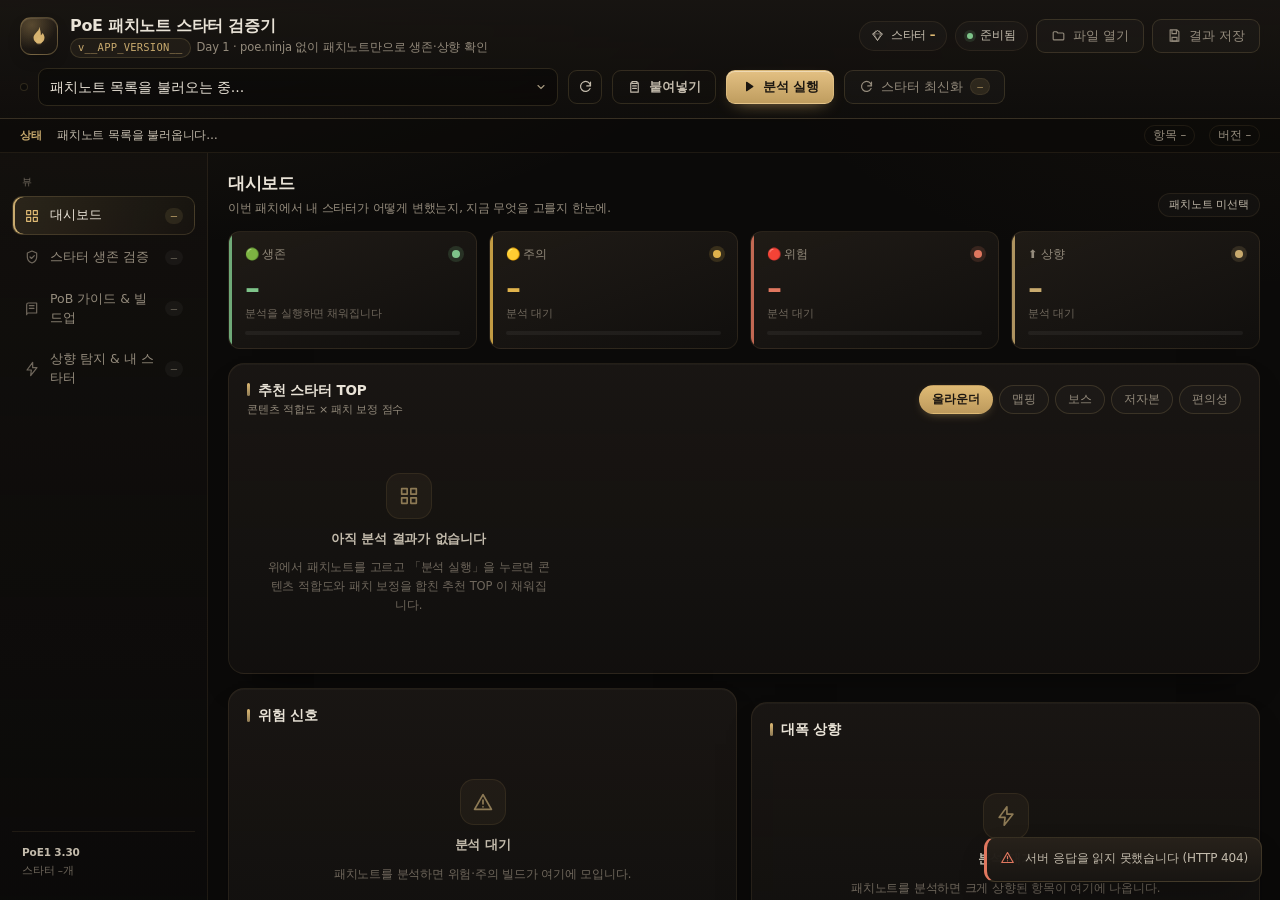
==== poe_checker/data/web/index.html @ 7bd63154 "v1.3.0: 다크 골드 웹 대시보드로 UI 전면 개편 - tkinter 화면을 내장 로컬 HTTP 서버(webapp.py) + pywebview 전용 창으로 교체 - 4개 뷰 대" ====
<!DOCTYPE html>
<html lang="ko">
<head>
<meta charset="utf-8">
<meta name="viewport" content="width=device-width, initial-scale=1">
<title>PoE 패치노트 스타터 검증기</title>
<link rel="icon" href="favicon.svg">
<link rel="stylesheet" href="styles.css">
</head>
<body>
<svg class="sprite" aria-hidden="true" style="position:absolute;width:0;height:0;overflow:hidden">
  <symbol id="i-flame" viewBox="0 0 24 24"><path fill="currentColor" d="M12 2c.6 3.2-1.4 4.6-2.9 6.1C7.4 9.9 6 11.6 6 14a6 6 0 0 0 12 0c0-2.1-.9-3.8-2.1-5.2-.4 1.1-1 1.9-1.9 2.4.3-2.9-.7-6.2-2-9.2Z" opacity=".95"/><path fill="currentColor" d="M12 21a3.4 3.4 0 0 1-3.4-3.4c0-1.4.7-2.4 1.7-3.4.6-.6 1.1-1.2 1.4-2 .9 1.1 3.7 3.1 3.7 5.4A3.4 3.4 0 0 1 12 21Z" opacity=".55"/></symbol>
  <symbol id="i-grid" viewBox="0 0 24 24"><path fill="none" stroke="currentColor" stroke-width="1.8" stroke-linejoin="round" d="M4 4h6v6H4zM14 4h6v6h-6zM4 14h6v6H4zM14 14h6v6h-6z"/></symbol>
  <symbol id="i-shield" viewBox="0 0 24 24"><path fill="none" stroke="currentColor" stroke-width="1.8" stroke-linejoin="round" d="M12 3l7 3v6c0 4.2-2.9 7.4-7 9-4.1-1.6-7-4.8-7-9V6l7-3Z"/><path fill="none" stroke="currentColor" stroke-width="1.8" stroke-linecap="round" stroke-linejoin="round" d="M9 12l2.2 2.2L15.5 10"/></symbol>
  <symbol id="i-book" viewBox="0 0 24 24"><path fill="none" stroke="currentColor" stroke-width="1.8" stroke-linejoin="round" d="M4 5.5A2.5 2.5 0 0 1 6.5 3H19v15H6.5A2.5 2.5 0 0 0 4 20.5V5.5Z"/><path fill="none" stroke="currentColor" stroke-width="1.8" stroke-linecap="round" d="M8 7h7M8 11h7"/></symbol>
  <symbol id="i-bolt" viewBox="0 0 24 24"><path fill="none" stroke="currentColor" stroke-width="1.8" stroke-linejoin="round" d="M13 2 4.5 13.5H11l-1 8.5L19.5 10H13l0-8Z"/></symbol>
  <symbol id="i-refresh" viewBox="0 0 24 24"><path fill="none" stroke="currentColor" stroke-width="1.9" stroke-linecap="round" stroke-linejoin="round" d="M20 11a8 8 0 1 0-.7 4.3M20 5v6h-6"/></symbol>
  <symbol id="i-play" viewBox="0 0 24 24"><path fill="currentColor" d="M8 5.2v13.6c0 .8.9 1.2 1.5.8l10-6.8c.6-.4.6-1.2 0-1.6l-10-6.8C8.9 4 8 4.4 8 5.2Z"/></symbol>
  <symbol id="i-folder" viewBox="0 0 24 24"><path fill="none" stroke="currentColor" stroke-width="1.8" stroke-linejoin="round" d="M3.5 7.5A1.5 1.5 0 0 1 5 6h4l2 2h8a1.5 1.5 0 0 1 1.5 1.5v8A1.5 1.5 0 0 1 19 19H5a1.5 1.5 0 0 1-1.5-1.5v-10Z"/></symbol>
  <symbol id="i-save" viewBox="0 0 24 24"><path fill="none" stroke="currentColor" stroke-width="1.8" stroke-linejoin="round" d="M5 3h11l3 3v15H5V3Z"/><path fill="none" stroke="currentColor" stroke-width="1.8" d="M8 3v6h7V3M8 15h8v6H8z"/></symbol>
  <symbol id="i-copy" viewBox="0 0 24 24"><path fill="none" stroke="currentColor" stroke-width="1.8" stroke-linejoin="round" d="M9 9h10v12H9z"/><path fill="none" stroke="currentColor" stroke-width="1.8" stroke-linejoin="round" d="M15 9V3H5v12h4"/></symbol>
  <symbol id="i-external" viewBox="0 0 24 24"><path fill="none" stroke="currentColor" stroke-width="1.8" stroke-linecap="round" stroke-linejoin="round" d="M14 4h6v6M20 4l-9 9M18 14v5a1 1 0 0 1-1 1H5a1 1 0 0 1-1-1V7a1 1 0 0 1 1-1h5"/></symbol>
  <symbol id="i-search" viewBox="0 0 24 24"><circle cx="11" cy="11" r="6.5" fill="none" stroke="currentColor" stroke-width="1.9"/><path stroke="currentColor" stroke-width="1.9" stroke-linecap="round" d="m16 16 4.5 4.5"/></symbol>
  <symbol id="i-close" viewBox="0 0 24 24"><path stroke="currentColor" stroke-width="1.9" stroke-linecap="round" d="m6 6 12 12M18 6 6 18"/></symbol>
  <symbol id="i-plus" viewBox="0 0 24 24"><path stroke="currentColor" stroke-width="1.9" stroke-linecap="round" d="M12 5v14M5 12h14"/></symbol>
  <symbol id="i-trash" viewBox="0 0 24 24"><path fill="none" stroke="currentColor" stroke-width="1.7" stroke-linecap="round" stroke-linejoin="round" d="M4 7h16M9 7V4h6v3M6 7l1 13h10l1-13M10 11v6M14 11v6"/></symbol>
  <symbol id="i-check" viewBox="0 0 24 24"><path fill="none" stroke="currentColor" stroke-width="2.1" stroke-linecap="round" stroke-linejoin="round" d="m5 12.5 4.5 4.5L19 7"/></symbol>
  <symbol id="i-alert" viewBox="0 0 24 24"><path fill="none" stroke="currentColor" stroke-width="1.9" stroke-linecap="round" stroke-linejoin="round" d="M12 4 2.8 20h18.4L12 4Z"/><path stroke="currentColor" stroke-width="1.9" stroke-linecap="round" d="M12 10v4M12 17.2v.1"/></symbol>
  <symbol id="i-info" viewBox="0 0 24 24"><circle cx="12" cy="12" r="9" fill="none" stroke="currentColor" stroke-width="1.8"/><path stroke="currentColor" stroke-width="1.9" stroke-linecap="round" d="M12 11v6M12 7.6v.1"/></symbol>
  <symbol id="i-clipboard" viewBox="0 0 24 24"><path fill="none" stroke="currentColor" stroke-width="1.8" stroke-linejoin="round" d="M8 4h8v3H8zM6 6h2M16 6h2v15H6V6"/><path fill="none" stroke="currentColor" stroke-width="1.8" stroke-linecap="round" d="M9 11h6M9 15h6"/></symbol>
  <symbol id="i-diamond" viewBox="0 0 24 24"><path fill="none" stroke="currentColor" stroke-width="1.7" stroke-linejoin="round" d="M12 2.8 21 9l-9 12.2L3 9l9-6.2Z"/><path fill="none" stroke="currentColor" stroke-width="1.4" opacity=".6" d="M3 9h18M8.5 2.8 6 9l6 12.2M15.5 2.8 18 9l-6 12.2"/></symbol>
  <symbol id="i-chevron" viewBox="0 0 24 24"><path fill="none" stroke="currentColor" stroke-width="2" stroke-linecap="round" stroke-linejoin="round" d="m9 6 6 6-6 6"/></symbol>
</svg>

<div class="progress-line" id="progress-line"></div>

<div class="app">
  <!-- ============================ 상단바 ============================ -->
  <header class="topbar">
    <div class="topbar-row">
      <div class="brand">
        <span class="brand-mark"><svg><use href="#i-flame"/></svg></span>
        <div class="brand-text">
          <h1>PoE 패치노트 스타터 검증기</h1>
          <div class="brand-sub">
            <span class="ver">v__APP_VERSION__</span>
            <span>Day 1 · poe.ninja 없이 패치노트만으로 생존·상향 확인</span>
          </div>
        </div>
      </div>
      <div class="topbar-spacer"></div>
      <div class="topbar-meta">
        <span class="meta-chip hide-narrow" id="chip-library" title="라이브러리">
          <svg width="13" height="13"><use href="#i-diamond"/></svg>
          <span>스타터 <strong id="chip-library-count">–</strong></span>
        </span>
        <span class="meta-chip hide-narrow" id="chip-status">
          <span class="dot-live"></span><span id="chip-status-text">준비됨</span>
        </span>
        <button class="btn subtle" id="btn-open-file" title="로컬 패치노트 파일 열기">
          <svg><use href="#i-folder"/></svg><span>파일 열기</span>
        </button>
        <button class="btn subtle" id="btn-save" title="검사 결과를 Markdown/JSON/TXT 로 저장">
          <svg><use href="#i-save"/></svg><span>결과 저장</span>
        </button>
      </div>
    </div>

    <div class="toolbar-row">
      <div class="segmented" id="game-switch" role="tablist" aria-label="게임 선택"></div>
      <div class="patch-select">
        <select id="patch-select" aria-label="공식 패치노트 선택">
          <option value="">패치노트 목록을 불러오는 중…</option>
        </select>
      </div>
      <button class="btn ghost icon" id="btn-refresh-notes" title="패치노트 목록 새로고침">
        <svg><use href="#i-refresh"/></svg>
      </button>
      <button class="btn ghost" id="btn-paste" title="패치노트 본문 붙여넣기">
        <svg><use href="#i-clipboard"/></svg><span>붙여넣기</span>
      </button>
      <button class="btn primary" id="btn-analyze" title="선택한 패치노트로 스타터 생존·버프 검사">
        <svg><use href="#i-play"/></svg><span>분석 실행</span>
      </button>
      <button class="btn subtle" id="btn-sync" title="원격 카탈로그에서 스타터 최신화">
        <svg><use href="#i-refresh"/></svg><span>스타터 최신화</span><span class="badge" id="sync-badge">–</span>
      </button>
    </div>
  </header>

  <!-- ============================ 상태 띠 ============================ -->
  <div class="ticker" id="ticker">
    <span class="t-label">상태</span>
    <span class="t-loading" id="ticker-loading" style="display:none"><span class="spinner"></span></span>
    <span class="t-main" id="ticker-main">패치노트 목록을 불러옵니다…</span>
    <span class="t-spacer"></span>
    <span class="t-chip" id="ticker-entry">항목 –</span>
    <span class="t-chip" id="ticker-version">버전 –</span>
  </div>

  <!-- ============================ 본문 ============================ -->
  <main class="layout">
    <nav class="sidenav" id="sidenav">
      <div class="nav-label">뷰</div>
      <button class="nav-item active" data-nav="dashboard">
        <svg><use href="#i-grid"/></svg><span class="nav-text">대시보드</span><span class="nav-count" id="nav-dash-count">–</span>
      </button>
      <button class="nav-item" data-nav="survival">
        <svg><use href="#i-shield"/></svg><span class="nav-text">스타터 생존 검증</span><span class="nav-count" id="nav-survival-count">–</span>
      </button>
      <button class="nav-item" data-nav="guide">
        <svg><use href="#i-book"/></svg><span class="nav-text">PoB 가이드 &amp; 빌드업</span><span class="nav-count" id="nav-guide-count">–</span>
      </button>
      <button class="nav-item" data-nav="buffs">
        <svg><use href="#i-bolt"/></svg><span class="nav-text">상향 탐지 &amp; 내 스타터</span><span class="nav-count" id="nav-buff-count">–</span>
      </button>
      <div class="nav-foot">
        <div><strong id="foot-game">PoE1 3.30</strong></div>
        <div id="foot-library">스타터 –개</div>
        <div class="path" id="foot-path"></div>
      </div>
    </nav>

    <div class="content" id="content">
      <!-- ======================= 1. 대시보드 ======================= -->
      <section class="view active" data-view="dashboard">
        <div class="view-head">
          <div>
            <h2>대시보드</h2>
            <p class="sub">이번 패치에서 내 스타터가 어떻게 변했는지, 지금 무엇을 고를지 한눈에.</p>
          </div>
          <div class="head-actions">
            <span class="pill" id="dash-source">패치노트 미선택</span>
          </div>
        </div>

        <div class="kpi-grid" id="kpi-grid"></div>

        <div class="panel">
          <div class="panel-head">
            <div>
              <h3>추천 스타터 TOP</h3>
              <p class="sub" id="rec-sub">콘텐츠 적합도 × 패치 보정 점수</p>
            </div>
            <div class="chips" id="fit-presets"></div>
          </div>
          <div class="rec-grid" id="rec-grid"></div>
        </div>

        <div class="dash-columns">
          <div class="panel">
            <div class="panel-head">
              <h3>위험 신호</h3>
              <span class="mini" id="alert-count"></span>
            </div>
            <div class="compact-list" id="dash-alerts"></div>
          </div>
          <div class="panel">
            <div class="panel-head">
              <h3>대폭 상향</h3>
              <span class="mini" id="buff-count"></span>
            </div>
            <div class="compact-list" id="dash-buffs"></div>
          </div>
        </div>
      </section>

      <!-- ==================== 2. 스타터 생존 검증 ==================== -->
      <section class="view split-view" data-view="survival">
        <div class="view-head">
          <div>
            <h2>스타터 생존 검증</h2>
            <p class="sub">패치노트 항목과 내 빌드 구성 요소를 하나씩 대조합니다.</p>
          </div>
          <div class="head-actions">
            <span class="mini" id="survival-summary"></span>
          </div>
        </div>
        <div class="split">
          <div class="pane list-pane">
            <div class="pane-tools">
              <label class="search">
                <svg><use href="#i-search"/></svg>
                <input id="survival-search" type="text" placeholder="빌드·전직·스킬 검색" autocomplete="off">
              </label>
              <div class="chips tight" id="survival-filters"></div>
            </div>
            <div class="rows" id="survival-list"></div>
          </div>
          <div class="pane inspector" id="survival-detail"></div>
        </div>
      </section>

      <!-- ================== 3. PoB 가이드 & 빌드업 ================== -->
      <section class="view split-view" data-view="guide">
        <div class="view-head">
          <div>
            <h2>PoB 빌드 가이드 &amp; 빌드업</h2>
            <p class="sub">PoB XML 을 그대로 읽어 스킬 링크·장비·전직·메모를 단계별로 보여줍니다.</p>
          </div>
          <div class="head-actions">
            <span class="mini" id="guide-summary"></span>
          </div>
        </div>
        <div class="split">
          <div class="pane list-pane guide-pane">
            <div class="pane-tools">
              <label class="search">
                <svg><use href="#i-search"/></svg>
                <input id="guide-search" type="text" placeholder="빌드 검색" autocomplete="off">
              </label>
              <span class="mini" id="guide-count"></span>
            </div>
            <div class="rows" id="guide-list"></div>
          </div>
          <div class="pane guide-main" id="guide-main"></div>
        </div>
      </section>

      <!-- ============== 4. 상향 탐지 & 내 스타터 관리 ============== -->
      <section class="view split-view" data-view="buffs">
        <div class="view-head">
          <div>
            <h2>대폭 상향(버프) 탐지</h2>
            <p class="sub">패치노트에서 수치가 크게 오른 스킬·서포트·유니크·전직을 순위로 뽑습니다.</p>
          </div>
          <div class="head-actions">
            <span class="mini" id="buff-summary"></span>
          </div>
        </div>
        <div class="split">
          <div class="pane list-pane">
            <div class="pane-tools">
              <label class="mini">최소</label>
              <input type="number" id="buff-min" value="3" min="0" max="100" step="1" title="최소 상향률(%)">
              <label class="mini">%</label>
              <select id="buff-kind" class="select-kind" title="유형"></select>
              <label class="mini">표시</label>
              <input type="number" id="buff-top" value="15" min="1" max="100" step="1" title="표시 개수">
              <button class="btn small" id="buff-apply">적용</button>
            </div>
            <div class="rows" id="buff-list"></div>
          </div>
          <div class="pane inspector" id="buff-detail"></div>
        </div>
        <div class="panel manage">
          <div class="panel-head">
            <div>
              <h3>내 스타터 관리</h3>
              <p class="sub">pobb.in 주소나 PoB 코드를 붙여넣으면 라이브러리에 추가되고 가이드가 바로 만들어집니다.</p>
            </div>
            <span class="pill" id="manage-count">내 빌드 0</span>
          </div>
          <div class="manage-grid">
            <div class="form">
              <textarea id="add-source" rows="4" placeholder="https://pobb.in/xxxxxxxx  또는  eNqf... (PoB 코드)"></textarea>
              <div class="form-row">
                <input id="add-name" type="text" placeholder="이름 (선택)">
                <button class="btn" id="btn-pick-build" title="PoB .xml 파일 열기"><svg><use href="#i-folder"/></svg><span>XML 파일</span></button>
                <button class="btn primary" id="btn-add-build"><svg><use href="#i-plus"/></svg><span>추가</span></button>
              </div>
              <p class="hint" id="add-hint">추가한 빌드는 「내 빌드」로 표시되며, 스타터 최신화에도 보존됩니다.</p>
            </div>
            <div class="custom-list" id="custom-list"></div>
          </div>
        </div>
      </section>
    </div>
  </main>
</div>

<div class="toasts" id="toasts"></div>
<div id="modal-root"></div>

<script>
  window.APP_TOKEN = "__APP_TOKEN__";
  window.APP_VERSION = "__APP_VERSION__";
</script>
<script src="app.js"></script>
</body>
</html>
---- poe_checker/data/web/styles.css ----
/* ==========================================================================
   PoE 패치노트 스타터 검증기 v1.3.0 — 다크 골드 모던 대시보드
   외부 CDN 없이 동작하는 순수 CSS. (폰트는 시스템 폰트 폴백)
   ========================================================================== */

:root {
  --bg: #0b0a09;
  --bg-1: #141210;
  --bg-2: #1c1815;
  --bg-3: #241e19;
  --bg-4: #2c251e;
  --line: rgba(200, 170, 110, 0.18);
  --line-soft: rgba(200, 170, 110, 0.1);
  --line-strong: rgba(200, 170, 110, 0.34);
  --gold: #c8aa6e;
  --gold-bright: #dfba74;
  --gold-dim: #8d7a55;
  --text: #e9e3d7;
  --text-soft: #c3bbac;
  --muted: #948b7c;
  --muted-2: #6f675c;
  --green: #7ec48a;
  --green-bg: rgba(120, 190, 135, 0.12);
  --yellow: #e0b34c;
  --yellow-bg: rgba(224, 179, 76, 0.12);
  --red: #e0775f;
  --red-bg: rgba(224, 119, 95, 0.12);
  --blue: #7fa7d9;
  --radius: 12px;
  --radius-lg: 16px;
  --shadow: 0 18px 40px -24px rgba(0, 0, 0, 0.9);
  --font: "Pretendard", "Pretendard Variable", "Malgun Gothic", "맑은 고딕",
    "Apple SD Gothic Neo", "Segoe UI", system-ui, -apple-system, sans-serif;
  --mono: "D2Coding", "JetBrains Mono", "Consolas", "Menlo", ui-monospace, monospace;
}

* { box-sizing: border-box; }

html, body {
  height: 100%;
  margin: 0;
}

body {
  background:
    radial-gradient(1100px 520px at 8% -8%, rgba(200, 170, 110, 0.1), transparent 62%),
    radial-gradient(900px 480px at 100% 0%, rgba(120, 90, 50, 0.09), transparent 60%),
    var(--bg);
  color: var(--text);
  font-family: var(--font);
  font-size: 13.5px;
  line-height: 1.5;
  letter-spacing: -0.01em;
  -webkit-font-smoothing: antialiased;
  overflow: hidden;
}

::selection { background: rgba(200, 170, 110, 0.28); color: #fff; }

h1, h2, h3, h4, p { margin: 0; }
button, input, select, textarea { font: inherit; color: inherit; }
button { cursor: pointer; }
a { color: var(--gold-bright); text-decoration: none; }
a:hover { text-decoration: underline; }

/* 스크롤바 */
* { scrollbar-width: thin; scrollbar-color: rgba(200, 170, 110, 0.28) transparent; }
*::-webkit-scrollbar { width: 10px; height: 10px; }
*::-webkit-scrollbar-track { background: transparent; }
*::-webkit-scrollbar-thumb {
  background: rgba(200, 170, 110, 0.2);
  border: 3px solid transparent;
  background-clip: content-box;
  border-radius: 8px;
}
*::-webkit-scrollbar-thumb:hover { background-color: rgba(200, 170, 110, 0.38); }

/* ==========================================================================
   앱 골격
   ========================================================================== */

.app {
  height: 100vh;
  display: grid;
  grid-template-rows: auto auto 1fr;
  overflow: hidden;
}

/* ---------- 상단바 ---------- */
.topbar {
  display: flex;
  flex-direction: column;
  gap: 10px;
  padding: 14px 20px 12px;
  background: linear-gradient(180deg, rgba(24, 21, 18, 0.96), rgba(16, 14, 12, 0.88));
  border-bottom: 1px solid var(--line);
  backdrop-filter: blur(14px);
  z-index: 20;
}

.topbar-row {
  display: flex;
  align-items: center;
  gap: 14px;
  min-width: 0;
}

.brand {
  display: flex;
  align-items: center;
  gap: 12px;
  min-width: 0;
}

.brand-mark {
  width: 38px;
  height: 38px;
  flex: 0 0 38px;
  display: grid;
  place-items: center;
  border-radius: 11px;
  border: 1px solid var(--line-strong);
  background:
    radial-gradient(circle at 30% 20%, rgba(223, 186, 116, 0.28), transparent 62%),
    linear-gradient(160deg, #2a2219, #15120f);
  box-shadow: inset 0 1px 0 rgba(255, 235, 200, 0.1), 0 6px 18px -10px rgba(0, 0, 0, 0.9);
  color: var(--gold-bright);
}

.brand-mark svg { width: 22px; height: 22px; }

.brand-text { min-width: 0; }

.brand h1 {
  font-size: 16px;
  font-weight: 700;
  letter-spacing: -0.02em;
  white-space: nowrap;
  overflow: hidden;
  text-overflow: ellipsis;
}

.brand-sub {
  display: flex;
  align-items: center;
  gap: 6px;
  font-size: 11.5px;
  color: var(--muted);
  white-space: nowrap;
}

.ver {
  font-family: var(--mono);
  font-size: 10.5px;
  color: var(--gold);
  border: 1px solid var(--line);
  border-radius: 999px;
  padding: 1px 7px;
  background: rgba(200, 170, 110, 0.07);
  letter-spacing: 0.02em;
}

.topbar-spacer { flex: 1 1 auto; }

.topbar-meta {
  display: flex;
  align-items: center;
  gap: 8px;
  flex-wrap: wrap;
  justify-content: flex-end;
}

.meta-chip {
  display: inline-flex;
  align-items: center;
  gap: 7px;
  height: 30px;
  padding: 0 11px;
  border: 1px solid var(--line-soft);
  border-radius: 999px;
  background: rgba(255, 255, 255, 0.022);
  color: var(--text-soft);
  font-size: 11.5px;
  white-space: nowrap;
}

.meta-chip strong { color: var(--gold-bright); font-weight: 600; }

.meta-chip .dot-live {
  width: 6px;
  height: 6px;
  border-radius: 50%;
  background: var(--green);
  box-shadow: 0 0 0 3px rgba(126, 196, 138, 0.14);
}

/* ---------- 도구 줄 ---------- */
.toolbar-row {
  display: flex;
  align-items: center;
  gap: 10px;
  flex-wrap: wrap;
}

.segmented {
  display: inline-flex;
  padding: 3px;
  gap: 2px;
  border-radius: 11px;
  border: 1px solid var(--line);
  background: rgba(0, 0, 0, 0.28);
}

.segmented button {
  appearance: none;
  border: 0;
  background: transparent;
  color: var(--muted);
  padding: 6px 15px;
  border-radius: 8px;
  font-weight: 600;
  font-size: 12px;
  letter-spacing: 0.02em;
  transition: color 0.16s ease, background 0.16s ease, box-shadow 0.16s ease;
}

.segmented button:hover { color: var(--text-soft); }

.segmented button.active {
  color: #1a1510;
  background: linear-gradient(180deg, var(--gold-bright), #b9985d);
  box-shadow: 0 2px 10px -4px rgba(223, 186, 116, 0.75), inset 0 1px 0 rgba(255, 255, 255, 0.35);
}

.patch-select {
  position: relative;
  flex: 1 1 320px;
  min-width: 220px;
  max-width: 520px;
}

select,
input[type="text"],
input[type="number"],
textarea {
  width: 100%;
  background: rgba(0, 0, 0, 0.3);
  border: 1px solid var(--line);
  border-radius: 9px;
  color: var(--text);
  padding: 8px 11px;
  outline: none;
  transition: border-color 0.16s ease, box-shadow 0.16s ease, background 0.16s ease;
}

select {
  appearance: none;
  padding-right: 30px;
  background-image: url("data:image/svg+xml;charset=utf8,%3Csvg xmlns='http://www.w3.org/2000/svg' width='12' height='12' viewBox='0 0 24 24' fill='none' stroke='%23a89a80' stroke-width='2.2' stroke-linecap='round'%3E%3Cpath d='M6 9l6 6 6-6'/%3E%3C/svg%3E");
  background-repeat: no-repeat;
  background-position: right 10px center;
  cursor: pointer;
}

select option { background: #191512; color: var(--text); }

select:focus, input:focus, textarea:focus {
  border-color: var(--line-strong);
  box-shadow: 0 0 0 3px rgba(200, 170, 110, 0.13);
  background: rgba(0, 0, 0, 0.42);
}

input::placeholder, textarea::placeholder { color: var(--muted-2); }

input[type="number"] { width: 68px; text-align: center; }

textarea { resize: vertical; min-height: 64px; font-family: var(--mono); font-size: 12px; line-height: 1.6; }

/* ---------- 버튼 ---------- */
.btn {
  display: inline-flex;
  align-items: center;
  justify-content: center;
  gap: 7px;
  height: 34px;
  padding: 0 14px;
  border-radius: 9px;
  border: 1px solid var(--line);
  background: linear-gradient(180deg, rgba(255, 255, 255, 0.045), rgba(255, 255, 255, 0.012));
  color: var(--text-soft);
  font-size: 12.5px;
  font-weight: 600;
  white-space: nowrap;
  transition: border-color 0.16s ease, color 0.16s ease, background 0.16s ease,
    transform 0.12s ease, box-shadow 0.16s ease;
}

.btn svg { width: 15px; height: 15px; flex: 0 0 15px; }

.btn:hover {
  color: var(--text);
  border-color: var(--line-strong);
  background: linear-gradient(180deg, rgba(255, 255, 255, 0.075), rgba(255, 255, 255, 0.02));
}

.btn:active { transform: translateY(1px); }

.btn.primary {
  color: #1b1610;
  border-color: rgba(232, 200, 140, 0.55);
  background: linear-gradient(180deg, #e3c083, #bf9d5f);
  box-shadow: 0 6px 18px -10px rgba(223, 186, 116, 0.9), inset 0 1px 0 rgba(255, 255, 255, 0.4);
}

.btn.primary:hover {
  background: linear-gradient(180deg, #eccb92, #cba868);
  color: #16110c;
  border-color: rgba(240, 214, 160, 0.7);
}

.btn.primary:disabled,
.btn:disabled { opacity: 0.45; cursor: not-allowed; transform: none; }

.btn.ghost { background: transparent; }

.btn.subtle {
  background: rgba(255, 255, 255, 0.025);
  font-weight: 500;
  color: var(--muted);
}

.btn.small { height: 28px; padding: 0 10px; font-size: 11.5px; border-radius: 8px; }

.btn.icon { width: 34px; padding: 0; }

.btn.danger { color: var(--red); border-color: rgba(224, 119, 95, 0.4); }
.btn.danger:hover { background: var(--red-bg); color: #f0a08c; }

.btn .badge {
  display: inline-flex;
  align-items: center;
  height: 17px;
  padding: 0 6px;
  border-radius: 999px;
  font-family: var(--mono);
  font-size: 9.5px;
  font-weight: 500;
  color: var(--gold);
  background: rgba(200, 170, 110, 0.13);
  border: 1px solid var(--line-soft);
}

/* 분석 실행 중 스피너 */
.btn.loading { pointer-events: none; opacity: 0.8; }
.btn.loading svg { animation: spin 0.9s linear infinite; }

@keyframes spin { to { transform: rotate(360deg); } }

/* ---------- 상태 띠 ---------- */
.ticker {
  display: flex;
  align-items: center;
  gap: 14px;
  padding: 0 20px;
  height: 34px;
  border-bottom: 1px solid var(--line-soft);
  background: rgba(10, 9, 8, 0.6);
  font-size: 11.5px;
  color: var(--muted);
  overflow: hidden;
}

.ticker .t-label {
  color: var(--gold);
  font-weight: 600;
  letter-spacing: 0.04em;
  font-size: 10.5px;
  text-transform: uppercase;
}

.ticker .t-main {
  color: var(--text-soft);
  white-space: nowrap;
  overflow: hidden;
  text-overflow: ellipsis;
  min-width: 0;
}

.ticker .t-chip {
  display: inline-flex;
  align-items: center;
  gap: 5px;
  padding: 1px 8px;
  border-radius: 999px;
  border: 1px solid var(--line-soft);
  color: var(--muted);
  white-space: nowrap;
}

.ticker .t-spacer { flex: 1; }

.ticker .t-loading { display: inline-flex; align-items: center; }

.ticker .spinner { width: 12px; height: 12px; border-width: 1.5px; }

.ticker .t-warn { color: var(--yellow); }

/* 진행 막대 */
.progress-line {
  position: fixed;
  top: 0;
  left: 0;
  right: 0;
  height: 2px;
  z-index: 90;
  opacity: 0;
  transition: opacity 0.2s ease;
  overflow: hidden;
  background: rgba(200, 170, 110, 0.08);
}

.progress-line.on { opacity: 1; }

.progress-line::after {
  content: "";
  position: absolute;
  inset: 0;
  width: 38%;
  background: linear-gradient(90deg, transparent, var(--gold-bright), transparent);
  animation: slide 1.15s ease-in-out infinite;
}

@keyframes slide {
  0% { transform: translateX(-110%); }
  100% { transform: translateX(320%); }
}

/* ==========================================================================
   본문 레이아웃
   ========================================================================== */

.layout {
  display: grid;
  grid-template-columns: 208px minmax(0, 1fr);
  min-height: 0;
  overflow: hidden;
}

.sidenav {
  display: flex;
  flex-direction: column;
  gap: 3px;
  padding: 16px 12px;
  border-right: 1px solid var(--line-soft);
  background: linear-gradient(180deg, rgba(20, 17, 14, 0.72), rgba(11, 10, 9, 0.35));
  overflow-y: auto;
}

.nav-label {
  font-size: 9.5px;
  letter-spacing: 0.14em;
  text-transform: uppercase;
  color: var(--muted-2);
  padding: 6px 10px 4px;
}

.nav-item {
  display: flex;
  align-items: center;
  gap: 10px;
  padding: 9px 11px;
  border-radius: 10px;
  border: 1px solid transparent;
  color: var(--muted);
  background: transparent;
  text-align: left;
  font-size: 12.5px;
  font-weight: 500;
  transition: all 0.16s ease;
}

.nav-item svg { width: 16px; height: 16px; color: var(--muted-2); transition: color 0.16s ease; }
.nav-item .nav-text { flex: 1; min-width: 0; }
.nav-item .nav-count {
  font-family: var(--mono);
  font-size: 10.5px;
  color: var(--muted-2);
  padding: 0 6px;
  border-radius: 999px;
  background: rgba(255, 255, 255, 0.04);
}

.nav-item:hover { color: var(--text-soft); background: rgba(255, 255, 255, 0.028); }
.nav-item:hover svg { color: var(--gold); }

.nav-item.active {
  color: var(--text);
  border-color: var(--line);
  background: linear-gradient(100deg, rgba(200, 170, 110, 0.14), rgba(200, 170, 110, 0.03));
  box-shadow: inset 2px 0 0 var(--gold);
}

.nav-item.active svg { color: var(--gold-bright); }
.nav-item.active .nav-count { color: var(--gold); background: rgba(200, 170, 110, 0.12); }

.nav-foot {
  margin-top: auto;
  padding: 12px 10px 4px;
  border-top: 1px solid var(--line-soft);
  font-size: 10.5px;
  color: var(--muted-2);
  line-height: 1.7;
}

.nav-foot strong { color: var(--text-soft); font-weight: 600; }
.nav-foot .path { word-break: break-all; font-family: var(--mono); font-size: 9.5px; color: var(--muted-2); }

.content {
  min-width: 0;
  min-height: 0;
  overflow: hidden;
  position: relative;
}

.view {
  display: none;
  height: 100%;
  padding: 18px 20px 22px;
  overflow-y: auto;
  animation: fade 0.25s ease;
}

.view.active { display: block; }
.view.split-view { display: none; padding-bottom: 16px; }
.view.split-view.active { display: flex; flex-direction: column; }

@keyframes fade {
  from { opacity: 0; transform: translateY(4px); }
  to { opacity: 1; transform: none; }
}

.view-head {
  display: flex;
  align-items: flex-end;
  justify-content: space-between;
  gap: 16px;
  margin-bottom: 14px;
}

.view-head h2 {
  font-size: 17px;
  font-weight: 700;
  letter-spacing: -0.02em;
}

.view-head .sub { color: var(--muted); font-size: 11.5px; margin-top: 3px; }

.view-head .head-actions { display: flex; gap: 8px; align-items: center; flex-wrap: wrap; }

/* ==========================================================================
   공용 컴포넌트
   ========================================================================== */

.panel {
  border: 1px solid var(--line-soft);
  border-radius: var(--radius-lg);
  background: linear-gradient(180deg, rgba(28, 24, 21, 0.85), rgba(20, 18, 16, 0.72));
  box-shadow: var(--shadow), inset 0 1px 0 rgba(255, 240, 210, 0.03);
  padding: 16px 18px;
}

.panel + .panel { margin-top: 14px; }

.panel-head {
  display: flex;
  align-items: center;
  justify-content: space-between;
  gap: 14px;
  margin-bottom: 12px;
  flex-wrap: wrap;
}

.panel-head h3 {
  font-size: 13.5px;
  font-weight: 650;
  letter-spacing: -0.01em;
  display: flex;
  align-items: center;
  gap: 8px;
}

.panel-head h3::before {
  content: "";
  width: 3px;
  height: 13px;
  border-radius: 2px;
  background: linear-gradient(180deg, var(--gold-bright), var(--gold-dim));
}

.panel-head .sub { font-size: 11px; color: var(--muted); margin-top: 2px; }

.chips { display: flex; gap: 6px; flex-wrap: wrap; }

.chip {
  display: inline-flex;
  align-items: center;
  gap: 6px;
  height: 29px;
  padding: 0 12px;
  border-radius: 999px;
  border: 1px solid var(--line);
  background: rgba(255, 255, 255, 0.02);
  color: var(--muted);
  font-size: 11.5px;
  font-weight: 500;
  transition: all 0.15s ease;
  white-space: nowrap;
}

.chip:hover { color: var(--text-soft); border-color: var(--line-strong); }

.chip.active {
  color: #1a1510;
  background: linear-gradient(180deg, var(--gold-bright), #bd9a5d);
  border-color: transparent;
  font-weight: 650;
  box-shadow: 0 3px 12px -6px rgba(223, 186, 116, 0.8);
}

.chip .n {
  font-family: var(--mono);
  font-size: 10px;
  opacity: 0.75;
}

.chips.tight .chip { height: 26px; padding: 0 10px; font-size: 11px; }

.pill {
  display: inline-flex;
  align-items: center;
  gap: 6px;
  height: 24px;
  padding: 0 10px;
  border-radius: 999px;
  font-size: 11px;
  font-weight: 550;
  border: 1px solid var(--line-soft);
  background: rgba(255, 255, 255, 0.025);
  color: var(--text-soft);
  white-space: nowrap;
}

.pill.green { color: var(--green); border-color: rgba(126, 196, 138, 0.32); background: var(--green-bg); }
.pill.yellow { color: var(--yellow); border-color: rgba(224, 179, 76, 0.32); background: var(--yellow-bg); }
.pill.red { color: var(--red); border-color: rgba(224, 119, 95, 0.34); background: var(--red-bg); }
.pill.gold { color: var(--gold-bright); border-color: var(--line-strong); background: rgba(200, 170, 110, 0.1); }

.mini { font-size: 11px; color: var(--muted); }
.muted { color: var(--muted); }
.gold { color: var(--gold-bright); }
.mono { font-family: var(--mono); }
.nowrap { white-space: nowrap; }
.hint { font-size: 11px; color: var(--muted-2); line-height: 1.6; }

.tag {
  display: inline-flex;
  align-items: center;
  gap: 5px;
  padding: 3px 9px;
  border-radius: 7px;
  border: 1px solid var(--line-soft);
  background: rgba(255, 255, 255, 0.024);
  font-size: 11px;
  color: var(--text-soft);
  white-space: nowrap;
}

.tag .ko { color: var(--muted-2); font-size: 10.5px; }
.tag.nerf { border-color: rgba(224, 119, 95, 0.42); background: var(--red-bg); color: #f0b3a5; }
.tag.buff { border-color: rgba(126, 196, 138, 0.4); background: var(--green-bg); color: #b6dfbd; }
.tag.mixed { border-color: rgba(224, 179, 76, 0.42); background: var(--yellow-bg); color: #ecd39a; }
.tag.core { box-shadow: inset 0 0 0 1px rgba(255, 255, 255, 0.06); font-weight: 600; }

.divider { height: 1px; background: var(--line-soft); margin: 14px 0; }

/* 별점 */
.stars { display: inline-flex; gap: 2px; align-items: center; }
.stars i {
  width: 12px;
  height: 12px;
  display: inline-block;
  background: currentColor;
  color: var(--muted-2);
  clip-path: polygon(50% 0%, 61% 35%, 98% 35%, 68% 57%, 79% 91%, 50% 70%, 21% 91%, 32% 57%, 2% 35%, 39% 35%);
}
.stars i.on { color: var(--gold-bright); }

/* ==========================================================================
   대시보드 — KPI
   ========================================================================== */

.kpi-grid {
  display: grid;
  grid-template-columns: repeat(4, minmax(0, 1fr));
  gap: 12px;
  margin-bottom: 14px;
}

.kpi {
  position: relative;
  padding: 14px 16px 13px;
  border-radius: var(--radius);
  border: 1px solid var(--line-soft);
  background: linear-gradient(160deg, rgba(34, 29, 24, 0.9), rgba(18, 16, 14, 0.85));
  overflow: hidden;
  transition: transform 0.18s ease, border-color 0.18s ease;
}

.kpi:hover { transform: translateY(-1px); border-color: var(--line); }

.kpi::after {
  content: "";
  position: absolute;
  left: 0;
  top: 0;
  bottom: 0;
  width: 3px;
  background: var(--accent, var(--gold));
  opacity: 0.85;
}

.kpi-top {
  display: flex;
  align-items: center;
  justify-content: space-between;
  gap: 8px;
  font-size: 11.5px;
  color: var(--muted);
}

.kpi-top .icon-dot {
  width: 8px;
  height: 8px;
  border-radius: 50%;
  background: var(--accent, var(--gold));
  box-shadow: 0 0 0 4px color-mix(in srgb, var(--accent, var(--gold)) 16%, transparent);
}

.kpi-num {
  font-size: 30px;
  font-weight: 700;
  line-height: 1.1;
  margin: 8px 0 2px;
  color: var(--accent, var(--gold-bright));
  font-variant-numeric: tabular-nums;
  letter-spacing: -0.03em;
}

.kpi-num small { font-size: 12px; font-weight: 500; color: var(--muted); margin-left: 4px; letter-spacing: 0; }

.kpi-foot { font-size: 10.5px; color: var(--muted-2); }
.kpi-foot b { color: var(--text-soft); font-weight: 600; }

.kpi .kpi-bar {
  margin-top: 9px;
  height: 4px;
  border-radius: 4px;
  background: rgba(255, 255, 255, 0.05);
  overflow: hidden;
}

.kpi .kpi-bar span {
  display: block;
  height: 100%;
  border-radius: 4px;
  background: linear-gradient(90deg, color-mix(in srgb, var(--accent) 45%, transparent), var(--accent));
  transition: width 0.7s cubic-bezier(0.2, 0.8, 0.2, 1);
}

/* ---------- 추천 카드 ---------- */
.rec-grid {
  display: grid;
  grid-template-columns: repeat(auto-fill, minmax(268px, 1fr));
  gap: 12px;
}

.rec-card {
  position: relative;
  display: flex;
  gap: 12px;
  padding: 13px 14px;
  border-radius: var(--radius);
  border: 1px solid var(--line-soft);
  background: linear-gradient(170deg, rgba(36, 31, 26, 0.78), rgba(20, 18, 16, 0.9));
  cursor: pointer;
  transition: border-color 0.16s ease, transform 0.16s ease, background 0.16s ease;
}

.rec-card:hover {
  border-color: var(--line-strong);
  transform: translateY(-2px);
  background: linear-gradient(170deg, rgba(44, 38, 31, 0.9), rgba(22, 19, 17, 0.95));
}

.rec-rank {
  position: absolute;
  top: 10px;
  right: 12px;
  font-family: var(--mono);
  font-size: 10.5px;
  color: var(--gold-dim);
  letter-spacing: 0.06em;
}

.rec-gauge {
  flex: 0 0 52px;
  height: 52px;
  border-radius: 50%;
  display: grid;
  place-items: center;
  background:
    conic-gradient(var(--gold-bright) calc(var(--p, 50) * 1%), rgba(255, 255, 255, 0.06) 0);
  position: relative;
}

.rec-gauge::before {
  content: "";
  position: absolute;
  inset: 4px;
  border-radius: 50%;
  background: #17130f;
  border: 1px solid rgba(200, 170, 110, 0.12);
}

.rec-gauge b {
  position: relative;
  font-family: var(--mono);
  font-size: 12px;
  color: var(--gold-bright);
  font-weight: 600;
}

.rec-body { min-width: 0; flex: 1; }

.rec-name {
  font-size: 13px;
  font-weight: 650;
  color: var(--text);
  margin-right: 26px;
  line-height: 1.35;
  display: -webkit-box;
  -webkit-line-clamp: 2;
  -webkit-box-orient: vertical;
  overflow: hidden;
}

.rec-meta {
  display: flex;
  align-items: center;
  gap: 6px;
  margin-top: 4px;
  font-size: 10.5px;
  color: var(--muted);
  flex-wrap: wrap;
}

.rec-reason {
  margin-top: 7px;
  font-size: 11px;
  color: var(--muted);
  line-height: 1.5;
  display: -webkit-box;
  -webkit-line-clamp: 2;
  -webkit-box-orient: vertical;
  overflow: hidden;
}

.rec-fit {
  display: flex;
  gap: 10px;
  margin-top: 8px;
  flex-wrap: wrap;
}

.rec-fit span {
  display: inline-flex;
  align-items: center;
  gap: 4px;
  font-size: 10px;
  color: var(--muted-2);
}

/* ---------- 대시보드 하단 두 칸 ---------- */
.dash-columns {
  display: grid;
  grid-template-columns: 1fr 1fr;
  gap: 14px;
  margin-top: 14px;
}

.compact-list { display: flex; flex-direction: column; gap: 6px; }

.compact-row {
  display: flex;
  align-items: center;
  gap: 10px;
  padding: 8px 10px;
  border-radius: 9px;
  border: 1px solid transparent;
  background: rgba(255, 255, 255, 0.018);
  cursor: pointer;
  transition: all 0.15s ease;
  font-size: 12px;
}

.compact-row:hover { background: rgba(255, 255, 255, 0.045); border-color: var(--line-soft); }

.compact-row .c-name { flex: 1; min-width: 0; white-space: nowrap; overflow: hidden; text-overflow: ellipsis; }
.compact-row .c-num { font-family: var(--mono); font-size: 11px; color: var(--gold); }
.compact-row .c-sub { font-size: 10.5px; color: var(--muted-2); white-space: nowrap; }

/* ==========================================================================
   분할 화면(생존 검증 / 가이드 / 버프)
   ========================================================================== */

.split {
  flex: 1;
  min-height: 0;
  display: grid;
  grid-template-columns: minmax(300px, 0.82fr) minmax(0, 1.18fr);
  gap: 14px;
}

.pane {
  min-height: 0;
  display: flex;
  flex-direction: column;
  border: 1px solid var(--line-soft);
  border-radius: var(--radius-lg);
  background: linear-gradient(180deg, rgba(26, 22, 19, 0.8), rgba(17, 15, 13, 0.7));
  box-shadow: var(--shadow);
  overflow: hidden;
}

.pane-tools select { width: auto; min-width: 92px; }

.pane-tools {
  display: flex;
  align-items: center;
  gap: 8px;
  padding: 11px 12px;
  border-bottom: 1px solid var(--line-soft);
  background: rgba(0, 0, 0, 0.18);
  flex-wrap: wrap;
}

.search {
  position: relative;
  flex: 1 1 150px;
  display: flex;
  align-items: center;
}

.search svg {
  position: absolute;
  left: 9px;
  width: 14px;
  height: 14px;
  color: var(--muted-2);
  pointer-events: none;
}

.search input { padding-left: 30px; height: 32px; }

.rows {
  flex: 1;
  min-height: 0;
  overflow-y: auto;
  padding: 8px;
  display: flex;
  flex-direction: column;
  gap: 5px;
}

.row {
  display: grid;
  grid-template-columns: 10px minmax(0, 1fr) auto;
  gap: 10px;
  align-items: center;
  padding: 9px 11px;
  border-radius: 10px;
  border: 1px solid transparent;
  cursor: pointer;
  transition: all 0.15s ease;
}

.row:hover { background: rgba(255, 255, 255, 0.035); }

.row.active {
  background: linear-gradient(100deg, rgba(200, 170, 110, 0.13), rgba(200, 170, 110, 0.03));
  border-color: var(--line);
  box-shadow: inset 2px 0 0 var(--gold);
}

.row .dot {
  width: 9px;
  height: 9px;
  border-radius: 50%;
  background: var(--muted-2);
}

.row .dot.green { background: var(--green); box-shadow: 0 0 0 3px rgba(126, 196, 138, 0.13); }
.row .dot.yellow { background: var(--yellow); box-shadow: 0 0 0 3px rgba(224, 179, 76, 0.13); }
.row .dot.red { background: var(--red); box-shadow: 0 0 0 3px rgba(224, 119, 95, 0.13); }

.row-main { min-width: 0; }

.row-title {
  font-size: 12.5px;
  font-weight: 600;
  color: var(--text);
  white-space: nowrap;
  overflow: hidden;
  text-overflow: ellipsis;
}

.row-sub {
  margin-top: 2px;
  font-size: 10.5px;
  color: var(--muted-2);
  white-space: nowrap;
  overflow: hidden;
  text-overflow: ellipsis;
}

.row-side { text-align: right; font-size: 10.5px; color: var(--muted-2); }
.row-side .sc { font-family: var(--mono); color: var(--gold); font-size: 11px; }

.inspector {
  overflow-y: auto;
  padding: 0;
}

.inspector-inner { padding: 16px 18px 20px; }

.insp-head {
  display: flex;
  align-items: flex-start;
  justify-content: space-between;
  gap: 12px;
  flex-wrap: wrap;
}

.insp-title { font-size: 16px; font-weight: 700; letter-spacing: -0.02em; }
.insp-sub { margin-top: 3px; font-size: 11.5px; color: var(--muted); }

.insp-actions { display: flex; gap: 6px; flex-wrap: wrap; }

.meta-grid {
  display: grid;
  grid-template-columns: repeat(auto-fit, minmax(96px, 1fr));
  gap: 8px;
  margin-top: 14px;
}

.meta-box {
  padding: 8px 10px;
  border-radius: 9px;
  border: 1px solid var(--line-soft);
  background: rgba(255, 255, 255, 0.02);
}

.meta-box .k { font-size: 9.5px; letter-spacing: 0.08em; text-transform: uppercase; color: var(--muted-2); }
.meta-box .v { margin-top: 2px; font-size: 12.5px; color: var(--text-soft); font-weight: 550; }
.meta-box .v.num { font-family: var(--mono); color: var(--gold-bright); font-size: 12px; }

.section { margin-top: 16px; }

.section-title {
  display: flex;
  align-items: center;
  gap: 8px;
  font-size: 11px;
  letter-spacing: 0.08em;
  text-transform: uppercase;
  color: var(--gold-dim);
  font-weight: 600;
  margin-bottom: 8px;
}

.section-title::after {
  content: "";
  flex: 1;
  height: 1px;
  background: linear-gradient(90deg, var(--line), transparent);
}

.tag-row { display: flex; gap: 5px; flex-wrap: wrap; }

.hit {
  border: 1px solid var(--line-soft);
  border-radius: 10px;
  padding: 10px 12px;
  background: rgba(255, 255, 255, 0.016);
  margin-bottom: 7px;
}

.hit + .hit { margin-top: 0; }

.hit-head {
  display: flex;
  align-items: center;
  gap: 8px;
  flex-wrap: wrap;
  font-size: 12px;
}

.hit-kind {
  font-size: 10px;
  color: var(--muted-2);
  border: 1px solid var(--line-soft);
  border-radius: 5px;
  padding: 1px 6px;
}

.hit-name { font-weight: 650; color: var(--text); }
.hit-name .ko { font-weight: 400; color: var(--muted); font-size: 11px; }

.hit-lines {
  margin: 7px 0 0;
  padding-left: 14px;
  color: var(--muted);
  font-size: 11.5px;
  line-height: 1.65;
}

.hit-lines li { margin: 2px 0; }
.hit-lines li::marker { color: var(--gold-dim); }

.bars { display: flex; flex-direction: column; gap: 7px; }

.bar-row {
  display: grid;
  grid-template-columns: 52px 1fr 34px;
  gap: 9px;
  align-items: center;
  font-size: 11px;
  color: var(--muted);
}

.bar-track { height: 5px; border-radius: 4px; background: rgba(255, 255, 255, 0.055); overflow: hidden; }
.bar-fill { height: 100%; border-radius: 4px; background: linear-gradient(90deg, rgba(200, 170, 110, 0.5), var(--gold-bright)); }
.bar-row .val { text-align: right; font-family: var(--mono); font-size: 10.5px; color: var(--gold); }

/* ==========================================================================
   가이드
   ========================================================================== */

.guide-pane .rows { gap: 4px; }

.guide-main { padding: 0; display: block; overflow-y: auto; }

.guide-hero, .guide-body { flex: 0 0 auto; }

.guide-hero {
  padding: 16px 18px 14px;
  border-bottom: 1px solid var(--line-soft);
  background:
    radial-gradient(600px 120px at 0% 0%, rgba(200, 170, 110, 0.1), transparent 70%),
    rgba(0, 0, 0, 0.15);
}

.guide-title { font-size: 17px; font-weight: 700; letter-spacing: -0.02em; }
.guide-sub { margin-top: 3px; font-size: 11.5px; color: var(--muted); }

.guide-hero-actions { display: flex; gap: 7px; flex-wrap: wrap; margin-top: 12px; }

.guide-body { padding: 16px 18px 22px; }

.stage-tabs { display: flex; gap: 6px; flex-wrap: wrap; margin-bottom: 12px; }

.stage-tab {
  padding: 6px 13px;
  border-radius: 8px;
  border: 1px solid var(--line-soft);
  background: rgba(255, 255, 255, 0.02);
  color: var(--muted);
  font-size: 11.5px;
  font-weight: 600;
  transition: all 0.15s ease;
}

.stage-tab:hover { color: var(--text-soft); border-color: var(--line); }

.stage-tab.active {
  color: var(--gold-bright);
  border-color: var(--line-strong);
  background: rgba(200, 170, 110, 0.12);
}

.set-block {
  border: 1px solid var(--line-soft);
  border-radius: 12px;
  background: rgba(255, 255, 255, 0.015);
  margin-bottom: 10px;
  overflow: hidden;
}

.set-head {
  display: flex;
  align-items: center;
  justify-content: space-between;
  gap: 10px;
  padding: 10px 13px;
  border-bottom: 1px solid var(--line-soft);
  background: rgba(0, 0, 0, 0.16);
  font-size: 12px;
  font-weight: 600;
}

.set-head .set-meta { font-size: 10.5px; color: var(--muted-2); font-weight: 400; }

.link-row {
  display: flex;
  align-items: center;
  gap: 10px;
  padding: 9px 13px;
  border-bottom: 1px solid rgba(200, 170, 110, 0.06);
}

.link-row:last-child { border-bottom: 0; }

.link-row.main { background: linear-gradient(90deg, rgba(200, 170, 110, 0.07), transparent 60%); }

.link-gems { display: flex; flex-wrap: wrap; gap: 5px; flex: 1; min-width: 0; }

.gem {
  display: inline-flex;
  align-items: center;
  gap: 6px;
  padding: 3px 8px 3px 5px;
  border-radius: 7px;
  border: 1px solid var(--line-soft);
  background: rgba(0, 0, 0, 0.24);
  font-size: 11.5px;
  color: var(--text-soft);
  white-space: nowrap;
}

.gem.active-gem { border-color: var(--line); color: var(--text); font-weight: 600; }
.gem .lv { font-family: var(--mono); font-size: 9.5px; color: var(--muted); }
.gem .ko { color: var(--muted-2); font-size: 10px; }
.gem .corr { color: var(--red); font-size: 9.5px; }
.gem.off { opacity: 0.4; text-decoration: line-through; }

.socket {
  width: 9px;
  height: 9px;
  border-radius: 50%;
  flex: 0 0 9px;
  border: 1px solid rgba(0, 0, 0, 0.6);
  box-shadow: inset 0 -1px 2px rgba(0, 0, 0, 0.7), inset 0 1px 1px rgba(255, 255, 255, 0.35);
}

.socket.red { background: radial-gradient(circle at 35% 30%, #ff8d7c, #9e2f25); }
.socket.green { background: radial-gradient(circle at 35% 30%, #9be08a, #2c6c33); }
.socket.blue { background: radial-gradient(circle at 35% 30%, #8fc1ff, #244a86); }
.socket.white { background: radial-gradient(circle at 35% 30%, #f4efe4, #8d8578); }

.link-side {
  font-size: 10px;
  color: var(--muted-2);
  white-space: nowrap;
  text-align: right;
}

.slots {
  display: grid;
  grid-template-columns: repeat(auto-fill, minmax(168px, 1fr));
  gap: 8px;
}

.slot {
  border: 1px solid var(--line-soft);
  border-radius: 10px;
  padding: 9px 11px;
  background: rgba(255, 255, 255, 0.018);
  transition: border-color 0.15s ease, background 0.15s ease;
}

.slot:hover { border-color: var(--line); background: rgba(255, 255, 255, 0.03); }
.slot.empty { opacity: 0.45; }
.slot .s-slot { font-size: 9.5px; letter-spacing: 0.07em; text-transform: uppercase; color: var(--muted-2); }
.slot .s-name { margin-top: 3px; font-size: 12px; font-weight: 600; color: var(--text); line-height: 1.35; }
.slot .s-name .ko { font-weight: 400; color: var(--muted); font-size: 10.5px; }
.slot .s-base { margin-top: 1px; font-size: 10px; color: var(--muted-2); }
.slot .s-mods { margin-top: 5px; padding-left: 12px; font-size: 10.5px; color: var(--muted); line-height: 1.5; }
.slot .s-mods li::marker { color: var(--gold-dim); }
.slot.unique { border-color: rgba(200, 170, 110, 0.3); }
.slot.unique .s-name { color: #e0b978; }

.slot-flags { display: flex; gap: 4px; flex-wrap: wrap; margin-top: 5px; }
.slot-flags span {
  font-size: 9px;
  padding: 1px 5px;
  border-radius: 4px;
  border: 1px solid var(--line-soft);
  color: var(--gold-dim);
}

.note-block {
  border-left: 2px solid var(--line);
  padding: 2px 0 2px 12px;
  margin: 8px 0;
  font-size: 12px;
  color: var(--text-soft);
  line-height: 1.7;
  white-space: pre-wrap;
}

.note-block.heading {
  border-left-color: var(--gold);
  color: var(--gold-bright);
  font-weight: 650;
  font-size: 12.5px;
  margin-top: 14px;
}

/* 패치 영향 배너 */
.patch-banner {
  display: flex;
  gap: 12px;
  align-items: flex-start;
  padding: 11px 13px;
  border-radius: 11px;
  border: 1px solid var(--line-soft);
  background: rgba(255, 255, 255, 0.02);
  margin-bottom: 14px;
}

.patch-banner .pb-icon {
  width: 30px;
  height: 30px;
  flex: 0 0 30px;
  border-radius: 9px;
  display: grid;
  place-items: center;
  border: 1px solid var(--line-soft);
  background: rgba(0, 0, 0, 0.3);
}

.patch-banner .pb-title { font-size: 12.5px; font-weight: 650; }
.patch-banner .pb-desc { font-size: 11px; color: var(--muted); margin-top: 2px; line-height: 1.55; }
.patch-banner.green { border-color: rgba(126, 196, 138, 0.28); background: var(--green-bg); }
.patch-banner.yellow { border-color: rgba(224, 179, 76, 0.28); background: var(--yellow-bg); }
.patch-banner.red { border-color: rgba(224, 119, 95, 0.3); background: var(--red-bg); }

/* ==========================================================================
   버프 탐지기 & 내 스타터 관리
   ========================================================================== */

.buff-row {
  display: grid;
  grid-template-columns: 22px minmax(0, 1fr) auto;
  gap: 10px;
  align-items: center;
  padding: 9px 11px;
  border-radius: 10px;
  border: 1px solid transparent;
  cursor: pointer;
  transition: all 0.15s ease;
}

.buff-row:hover { background: rgba(255, 255, 255, 0.035); }

.buff-row.active {
  background: linear-gradient(100deg, rgba(200, 170, 110, 0.13), rgba(200, 170, 110, 0.03));
  border-color: var(--line);
  box-shadow: inset 2px 0 0 var(--gold);
}

.buff-rank { font-family: var(--mono); font-size: 10.5px; color: var(--muted-2); text-align: right; }
.buff-main { min-width: 0; }
.buff-name { font-size: 12.5px; font-weight: 600; white-space: nowrap; overflow: hidden; text-overflow: ellipsis; }
.buff-name .ko { font-weight: 400; color: var(--muted); font-size: 10.5px; }
.buff-sub { font-size: 10.5px; color: var(--muted-2); margin-top: 2px; white-space: nowrap; overflow: hidden; text-overflow: ellipsis; }
.buff-score { font-family: var(--mono); font-size: 13px; font-weight: 600; color: var(--green); }
.buff-score.mixed { color: var(--yellow); }
.buff-score.qual { font-size: 11px; color: var(--green); }

.manage { margin-top: 14px; }

.manage-grid {
  display: grid;
  grid-template-columns: minmax(0, 1.05fr) minmax(0, 0.95fr);
  gap: 16px;
}

.form { display: flex; flex-direction: column; gap: 8px; }

.form-row { display: flex; gap: 8px; }
.form-row input { flex: 1; }

.custom-list { display: flex; flex-direction: column; gap: 6px; max-height: 190px; overflow-y: auto; }

.custom-item {
  display: flex;
  align-items: center;
  gap: 10px;
  padding: 8px 11px;
  border-radius: 9px;
  border: 1px solid var(--line-soft);
  background: rgba(255, 255, 255, 0.02);
  font-size: 12px;
}

.custom-item .ci-name { flex: 1; min-width: 0; white-space: nowrap; overflow: hidden; text-overflow: ellipsis; }
.custom-item .ci-meta { font-size: 10px; color: var(--muted-2); white-space: nowrap; }

/* ==========================================================================
   빈 상태 · 로딩
   ========================================================================== */

.empty {
  display: flex;
  flex-direction: column;
  align-items: center;
  justify-content: center;
  gap: 10px;
  padding: 42px 20px;
  text-align: center;
  color: var(--muted);
  min-height: 180px;
}

.empty .e-icon {
  width: 46px;
  height: 46px;
  border-radius: 14px;
  display: grid;
  place-items: center;
  border: 1px solid var(--line-soft);
  background: rgba(200, 170, 110, 0.06);
  color: var(--gold-dim);
}

.empty .e-icon svg { width: 22px; height: 22px; }
.empty h4 { font-size: 13px; color: var(--text-soft); font-weight: 600; }
.empty p { font-size: 11.5px; color: var(--muted-2); max-width: 330px; line-height: 1.65; }

.skeleton {
  border-radius: 9px;
  background: linear-gradient(90deg, rgba(255, 255, 255, 0.03), rgba(255, 255, 255, 0.07), rgba(255, 255, 255, 0.03));
  background-size: 200% 100%;
  animation: shimmer 1.4s linear infinite;
  height: 52px;
}

@keyframes shimmer {
  from { background-position: 200% 0; }
  to { background-position: -200% 0; }
}

.loading-note {
  display: flex;
  align-items: center;
  gap: 9px;
  font-size: 11.5px;
  color: var(--gold);
}

.spinner {
  width: 15px;
  height: 15px;
  border-radius: 50%;
  border: 2px solid rgba(200, 170, 110, 0.2);
  border-top-color: var(--gold-bright);
  animation: spin 0.8s linear infinite;
}

/* ==========================================================================
   토스트 · 모달
   ========================================================================== */

.toasts {
  position: fixed;
  right: 18px;
  bottom: 18px;
  z-index: 120;
  display: flex;
  flex-direction: column;
  gap: 8px;
  max-width: 380px;
}

.toast {
  display: flex;
  gap: 10px;
  align-items: flex-start;
  padding: 11px 13px;
  border-radius: 11px;
  border: 1px solid var(--line);
  border-left: 3px solid var(--gold);
  background: linear-gradient(180deg, rgba(40, 34, 27, 0.98), rgba(24, 21, 18, 0.98));
  box-shadow: 0 18px 40px -18px rgba(0, 0, 0, 0.95);
  font-size: 12px;
  color: var(--text-soft);
  animation: toast-in 0.22s ease;
}

.toast.out { animation: toast-out 0.2s ease forwards; }
.toast .t-ic { color: var(--gold); flex: 0 0 auto; margin-top: 1px; }
.toast .t-ic svg { width: 15px; height: 15px; }
.toast.error { border-left-color: var(--red); }
.toast.error .t-ic { color: var(--red); }
.toast.ok { border-left-color: var(--green); }
.toast.ok .t-ic { color: var(--green); }
.toast .t-body { min-width: 0; word-break: break-word; line-height: 1.55; }
.toast .t-body b { color: var(--text); }

@keyframes toast-in {
  from { opacity: 0; transform: translateY(8px) scale(0.98); }
  to { opacity: 1; transform: none; }
}

@keyframes toast-out {
  to { opacity: 0; transform: translateY(6px); }
}

.modal-backdrop {
  position: fixed;
  inset: 0;
  z-index: 130;
  display: grid;
  place-items: center;
  background: rgba(5, 4, 3, 0.72);
  backdrop-filter: blur(3px);
  animation: fade 0.15s ease;
}

.modal {
  width: min(620px, calc(100vw - 40px));
  max-height: calc(100vh - 80px);
  display: flex;
  flex-direction: column;
  border-radius: 15px;
  border: 1px solid var(--line-strong);
  background: linear-gradient(180deg, #201b17, #15120f);
  box-shadow: 0 40px 90px -30px rgba(0, 0, 0, 0.95);
  overflow: hidden;
}

.modal.small { width: min(430px, calc(100vw - 40px)); }

.modal-head {
  display: flex;
  align-items: center;
  justify-content: space-between;
  gap: 12px;
  padding: 14px 16px;
  border-bottom: 1px solid var(--line-soft);
}

.modal-head h3 { font-size: 14px; font-weight: 650; }
.modal-head .x { width: 28px; height: 28px; padding: 0; }
.modal-body { padding: 16px; overflow-y: auto; }
.modal-foot {
  display: flex;
  justify-content: flex-end;
  gap: 8px;
  padding: 12px 16px;
  border-top: 1px solid var(--line-soft);
  background: rgba(0, 0, 0, 0.2);
}

.modal .field { margin-bottom: 10px; }
.modal .field label { display: block; font-size: 11px; color: var(--muted); margin-bottom: 5px; }

.format-list { display: flex; flex-direction: column; gap: 7px; }

.format-option {
  display: flex;
  align-items: center;
  gap: 12px;
  padding: 11px 13px;
  border-radius: 10px;
  border: 1px solid var(--line-soft);
  background: rgba(255, 255, 255, 0.02);
  text-align: left;
  transition: all 0.15s ease;
}

.format-option:hover { border-color: var(--line-strong); background: rgba(200, 170, 110, 0.07); }
.format-option .fo-ext {
  width: 38px;
  height: 38px;
  flex: 0 0 38px;
  display: grid;
  place-items: center;
  border-radius: 9px;
  border: 1px solid var(--line-soft);
  font-family: var(--mono);
  font-size: 10px;
  color: var(--gold);
  text-transform: uppercase;
}
.format-option .fo-title { font-size: 12.5px; font-weight: 600; }
.format-option .fo-desc { font-size: 11px; color: var(--muted); }

/* ==========================================================================
   반응형
   ========================================================================== */

@media (max-width: 1180px) {
  .kpi-grid { grid-template-columns: repeat(2, minmax(0, 1fr)); }
  .dash-columns { grid-template-columns: 1fr; }
  .manage-grid { grid-template-columns: 1fr; }
}

@media (max-width: 980px) {
  .layout { grid-template-columns: 64px minmax(0, 1fr); }
  .sidenav { padding: 14px 8px; }
  .nav-item { justify-content: center; padding: 11px 0; }
  .nav-item .nav-text, .nav-item .nav-count, .nav-label, .nav-foot { display: none; }
  .split { grid-template-columns: 1fr; grid-template-rows: minmax(220px, 38%) minmax(0, 1fr); }
  .topbar-meta .meta-chip.hide-narrow { display: none; }
  .brand-sub { display: none; }
}

/* 접근성: 모션 최소화 */
@media (prefers-reduced-motion: reduce) {
  *, *::before, *::after { animation-duration: 0.01ms !important; transition-duration: 0.01ms !important; }
}
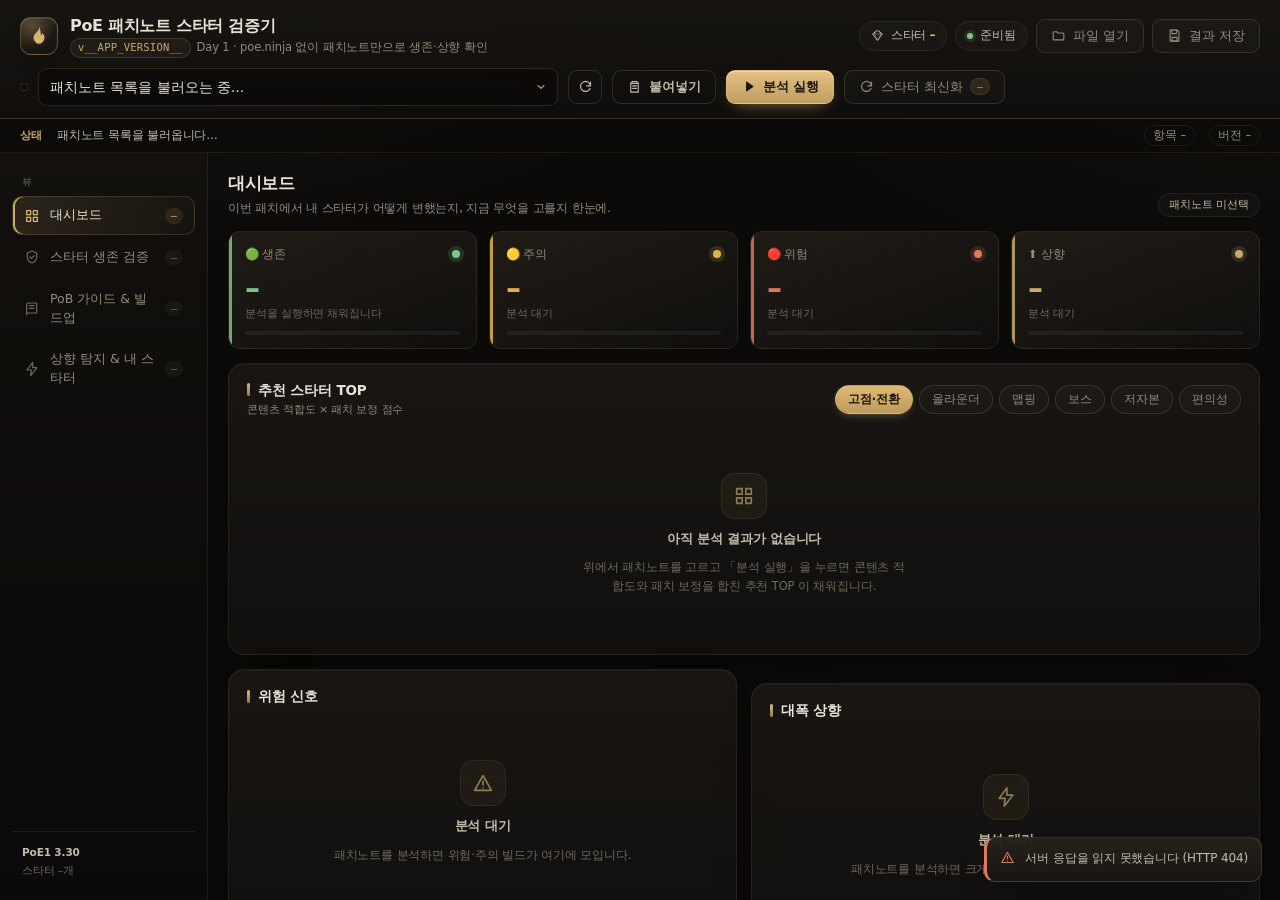
==== commit 1edba044: "v1.4.0: 스타터 최신화에 EXILEFILTER·유튜브 실시간 수집, 고점·전환(무재육성) 추천 - poe_checker/live_sync.py: exilebuilds.com " ====
--- a/poe_checker/data/web/index.html
+++ b/poe_checker/data/web/index.html
@@ -82,7 +82,7 @@
       <button class="btn primary" id="btn-analyze" title="선택한 패치노트로 스타터 생존·버프 검사">
         <svg><use href="#i-play"/></svg><span>분석 실행</span>
       </button>
-      <button class="btn subtle" id="btn-sync" title="원격 카탈로그에서 스타터 최신화">
+      <button class="btn subtle" id="btn-sync" title="원격 카탈로그 + 실시간(EXILEFILTER·유튜브) 스타터 최신화">
         <svg><use href="#i-refresh"/></svg><span>스타터 최신화</span><span class="badge" id="sync-badge">–</span>
       </button>
     </div>
@@ -117,6 +117,7 @@
       <div class="nav-foot">
         <div><strong id="foot-game">PoE1 3.30</strong></div>
         <div id="foot-library">스타터 –개</div>
+        <div id="foot-live" class="path" style="display:none"></div>
         <div class="path" id="foot-path"></div>
       </div>
     </nav>
@@ -140,7 +141,7 @@
           <div class="panel-head">
             <div>
               <h3>추천 스타터 TOP</h3>
-              <p class="sub" id="rec-sub">콘텐츠 적합도 × 패치 보정 점수</p>
+              <p class="sub" id="rec-sub">새로 키우지 않고 상위 빌드로 전환 가능하거나 고점이 높은 스타터 우선</p>
             </div>
             <div class="chips" id="fit-presets"></div>
           </div>
@@ -259,7 +260,7 @@
                 <button class="btn" id="btn-pick-build" title="PoB .xml 파일 열기"><svg><use href="#i-folder"/></svg><span>XML 파일</span></button>
                 <button class="btn primary" id="btn-add-build"><svg><use href="#i-plus"/></svg><span>추가</span></button>
               </div>
-              <p class="hint" id="add-hint">추가한 빌드는 「내 빌드」로 표시되며, 스타터 최신화에도 보존됩니다.</p>
+              <p class="hint" id="add-hint">추가한 빌드는 「내 빌드」로 표시되며, 스타터 최신화(원격 카탈로그 + EXILEFILTER·유튜브 실시간 수집)에도 보존됩니다.</p>
             </div>
             <div class="custom-list" id="custom-list"></div>
           </div>
--- a/poe_checker/data/web/styles.css
+++ b/poe_checker/data/web/styles.css
@@ -534,6 +534,10 @@
 .view.split-view { display: none; padding-bottom: 16px; }
 .view.split-view.active { display: flex; flex-direction: column; }
 
+/* 창이 작아져도 목록·인스펙터가 찌그러지지 않고 뷰 전체가 스크롤된다 */
+.view.split-view > .split { flex: 1 1 auto; min-height: 300px; }
+.view.split-view > .panel.manage { flex: 0 0 auto; }
+
 @keyframes fade {
   from { opacity: 0; transform: translateY(4px); }
   to { opacity: 1; transform: none; }
@@ -784,6 +788,8 @@
   gap: 12px;
 }
 
+.rec-grid > .empty { grid-column: 1 / -1; }
+
 .rec-card {
   position: relative;
   display: flex;
@@ -982,6 +988,10 @@
   gap: 5px;
 }
 
+.rows > .empty { flex: 1; }
+
+.inspector > .empty { flex: 1; }
+
 .row {
   display: grid;
   grid-template-columns: 10px minmax(0, 1fr) auto;
@@ -1159,6 +1169,8 @@
 .guide-pane .rows { gap: 4px; }
 
 .guide-main { padding: 0; display: block; overflow-y: auto; }
+
+.guide-main > .empty { min-height: 340px; }
 
 .guide-hero, .guide-body { flex: 0 0 auto; }
 
